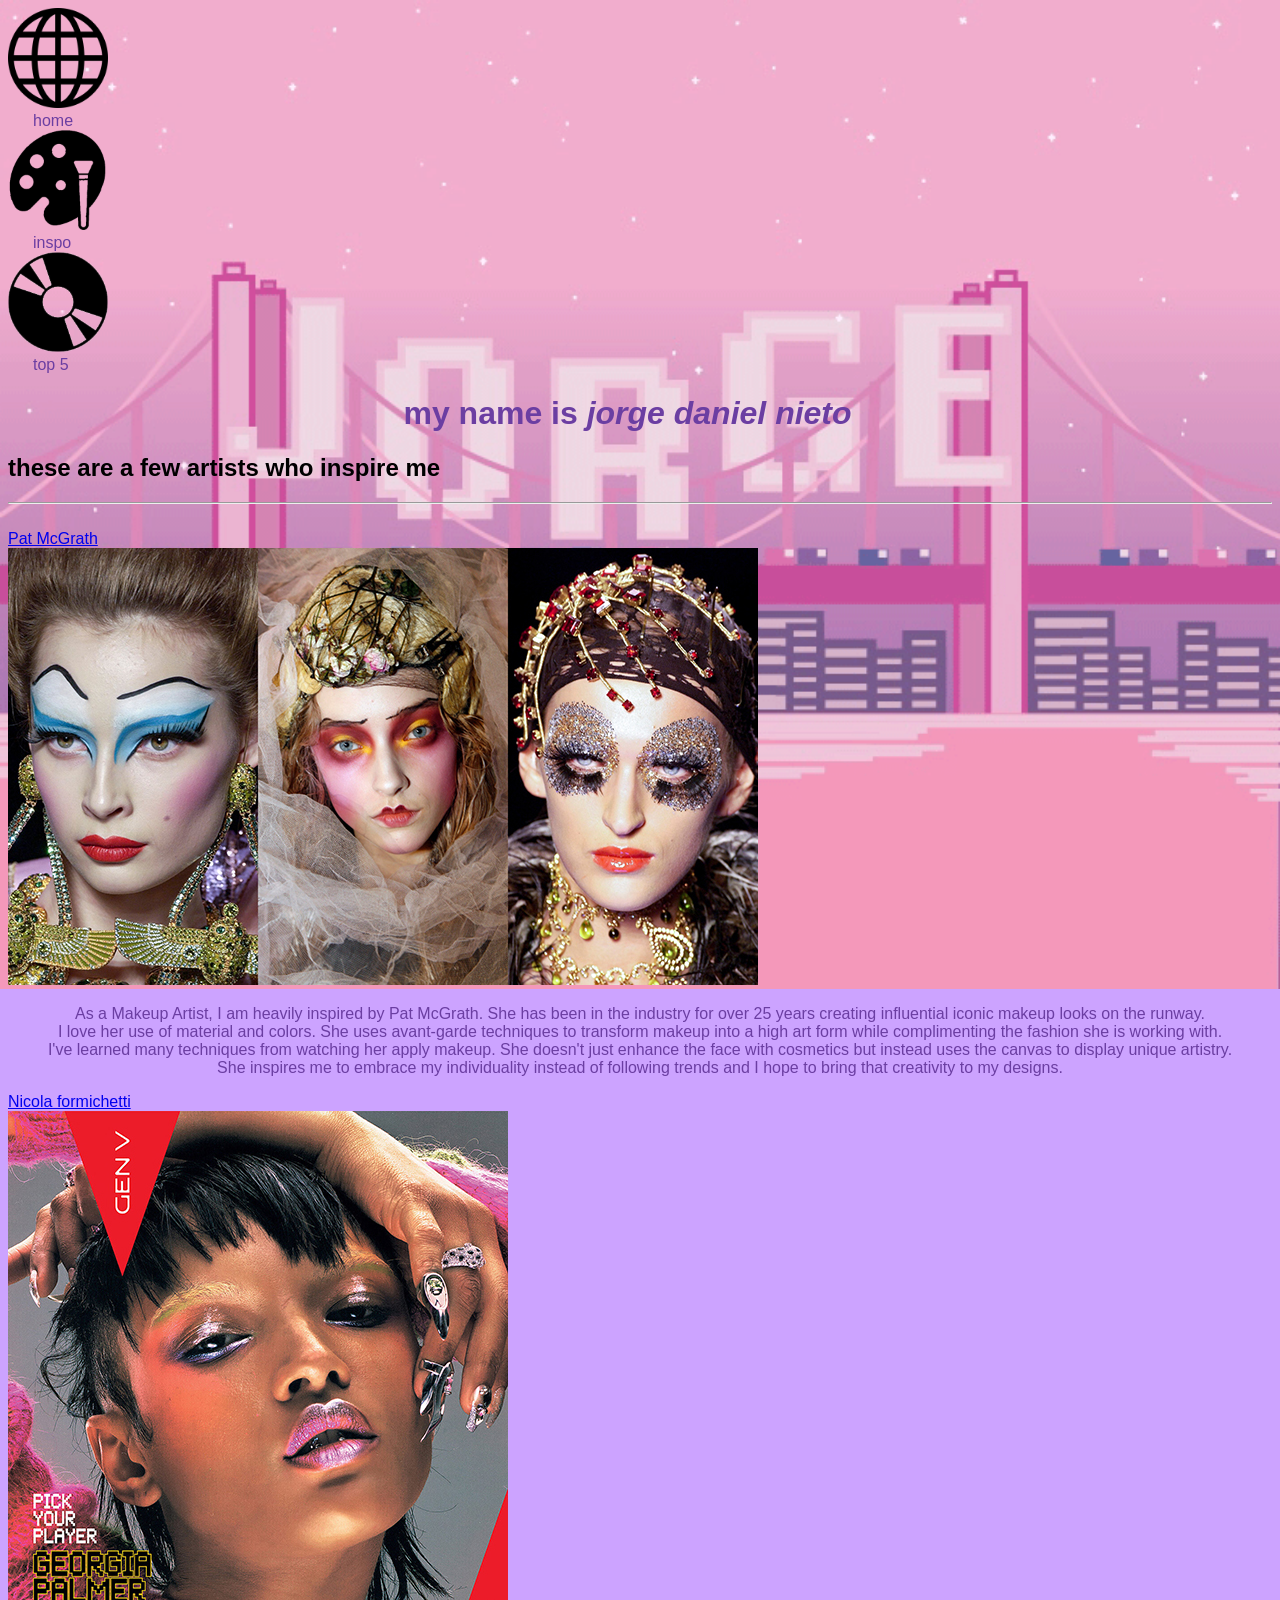
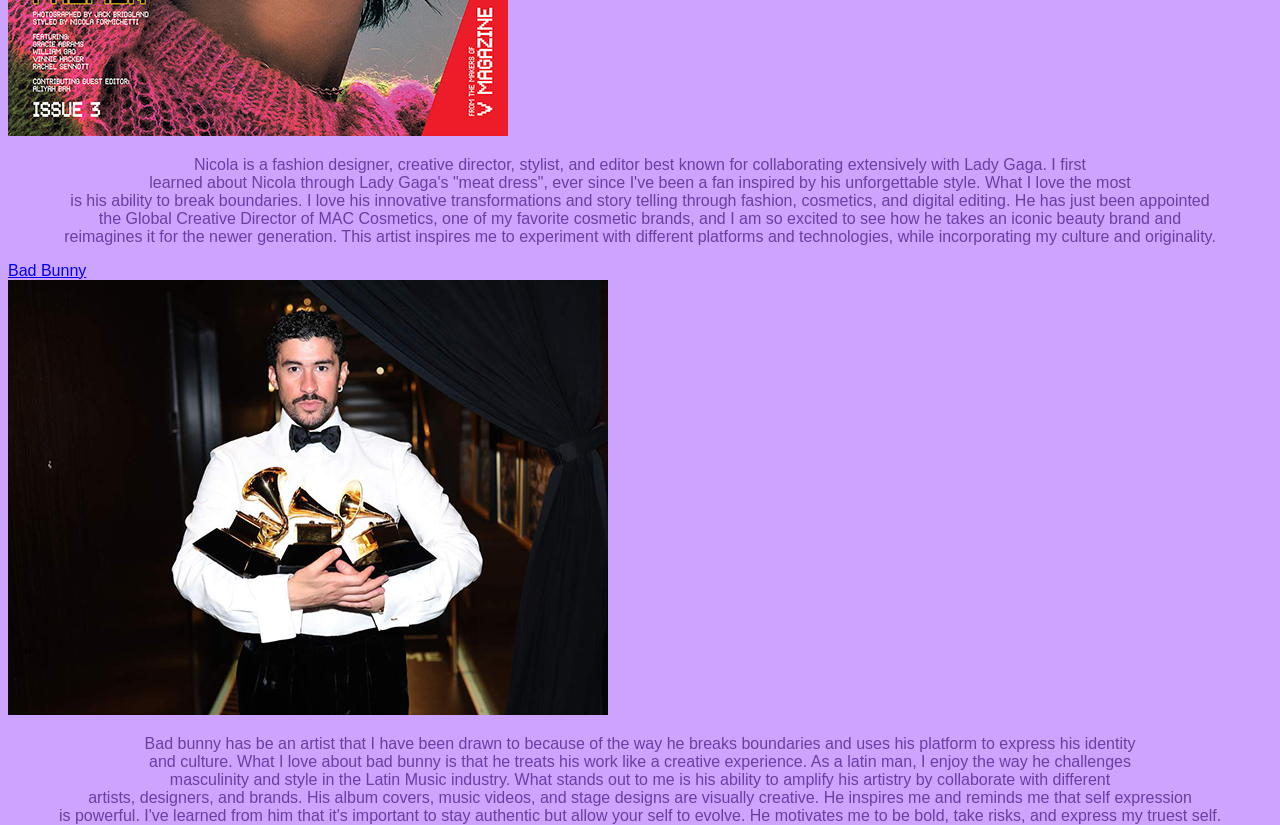
==== jorge_nieto_inspirationpage/inspo.html @ 6eac7f28 "update" ====
<!DOCTYPE html>
<html lang="en">
    <head>
        <meta charset="UTF-8">
        <title> artists that inspire me</title>

        <link rel="stylesheet"  href="../css/style.css">


    </head>

    <body>
        <header>

            <nav>
            <img src="../img/world.png" alt="black clip art world">
            <a href="../index.html"> home </a>

            <img src="../img/paint.png" alt="black clip art paint">
            <a href="../jorge_nieto_inspirationpage/inspo.html"> inspo </a>

            <img src="../img/cd.png" alt="black clip art cd">
            <a href="../jorge_nieto_topfivepage/topfive.html"> top 5 </a>
            </nav>

        </header>
        
        <h1> my name is <em> jorge daniel nieto</em></h1>
            <h2> these are a few artists who inspire me </h2>
            <hr> <br>
            <a href="https://www.instagram.com/patmcgrathreal/?hl=en">Pat McGrath</a>
            <br>
                <img src="img/Pat.jpg" alt="three models with avante garde graphic makeup for a fashion show">
                    <p>As a Makeup Artist, I am heavily inspired by Pat McGrath.
                        She has been in the industry for over 25 years creating influential iconic makeup looks on the runway. <br>
                        I love her use of material and colors. She uses avant-garde techniques to transform makeup into a high art form while complimenting the fashion she is working with. <br>
                        I've learned many techniques from watching her apply makeup. She doesn't just enhance the face with cosmetics but instead uses the canvas to display unique artistry. <br>
                        She inspires me to embrace my individuality instead of following trends and I hope to bring that creativity to my designs. </p>

            <a href="https://www.nicolaformichetti.com"> Nicola formichetti</a>
            <br>
                <img src="img/Nicola.jpg" alt="headshot of woman posing with hands above her head in magazine cover ">
                    <p> Nicola is a fashion designer, creative director, stylist, and editor best known for collaborating extensively with Lady Gaga. I first <br>
                        learned about Nicola through Lady Gaga's "meat dress", ever since I've been a fan inspired by his unforgettable style. What I love the most <br>
                        is his ability to break boundaries. I love his innovative transformations and story telling through fashion, cosmetics, and digital editing. He has just been appointed <br>
                        the Global Creative Director of MAC Cosmetics, one of my favorite cosmetic brands, and I am so excited to see how he takes an iconic beauty brand and <br> 
                        reimagines it for the newer generation. This artist inspires me to experiment with different platforms and technologies, while incorporating my culture and originality. </p>

            <a href="https://www.instagram.com/badbunnypr/?hl=en">Bad Bunny</a>
            <br>
                <img src="img/Bunny.jpg" alt="musical artist bad bunny holding three grammy awards in profesional atire">
                    <p> Bad bunny has be an artist that I have been drawn to because of the way he breaks boundaries and uses his platform to express his identity <br>
                        and culture. What I love about bad bunny is that he treats his work like a creative experience. As a latin man, I enjoy the way he challenges <br>
                        masculinity and style in the Latin Music industry. What stands out to me is his ability to amplify his artistry by collaborate with different <br> 
                        artists, designers, and brands. His album covers, music videos, and stage designs are visually creative. He inspires me and reminds me that self expression <br>
                        is powerful. I've learned from him that it's important to stay authentic but allow your self to evolve. He motivates me to be bold, take risks, and express my truest self. </p>
    </body>
</html>
---- css/style.css ----
body {
  font-family: "Pixelify Sans", sans-serif;
  height: 100dvh;
  background-color: #cca3ff;
  background-image: url(../img/JWallpaper.gif);
  background-size: 100%;
  background-repeat: no-repeat;
}

nav a {
  font-family: "Pixelify Sans", sans-serif;
  color: #6b3ea2;
  display: flex;
  flex-direction: column;
  text-decoration: none;
  padding-left: 25px;
}

nav img {
  height: 100px;
  width: 100px;
}

h1 {
  font-family: "Pixelify Sans", sans-serif;
  color: #6b3ea2;
  text-align: center;
  padding-right: 25px;
}

#selfie {
  display: block;
  margin: 0 auto;
}

p {
  font-family: "Pixelify Sans", sans-serif;
  color: #6b3ea2;
  text-align: center;
  padding: auto;
}
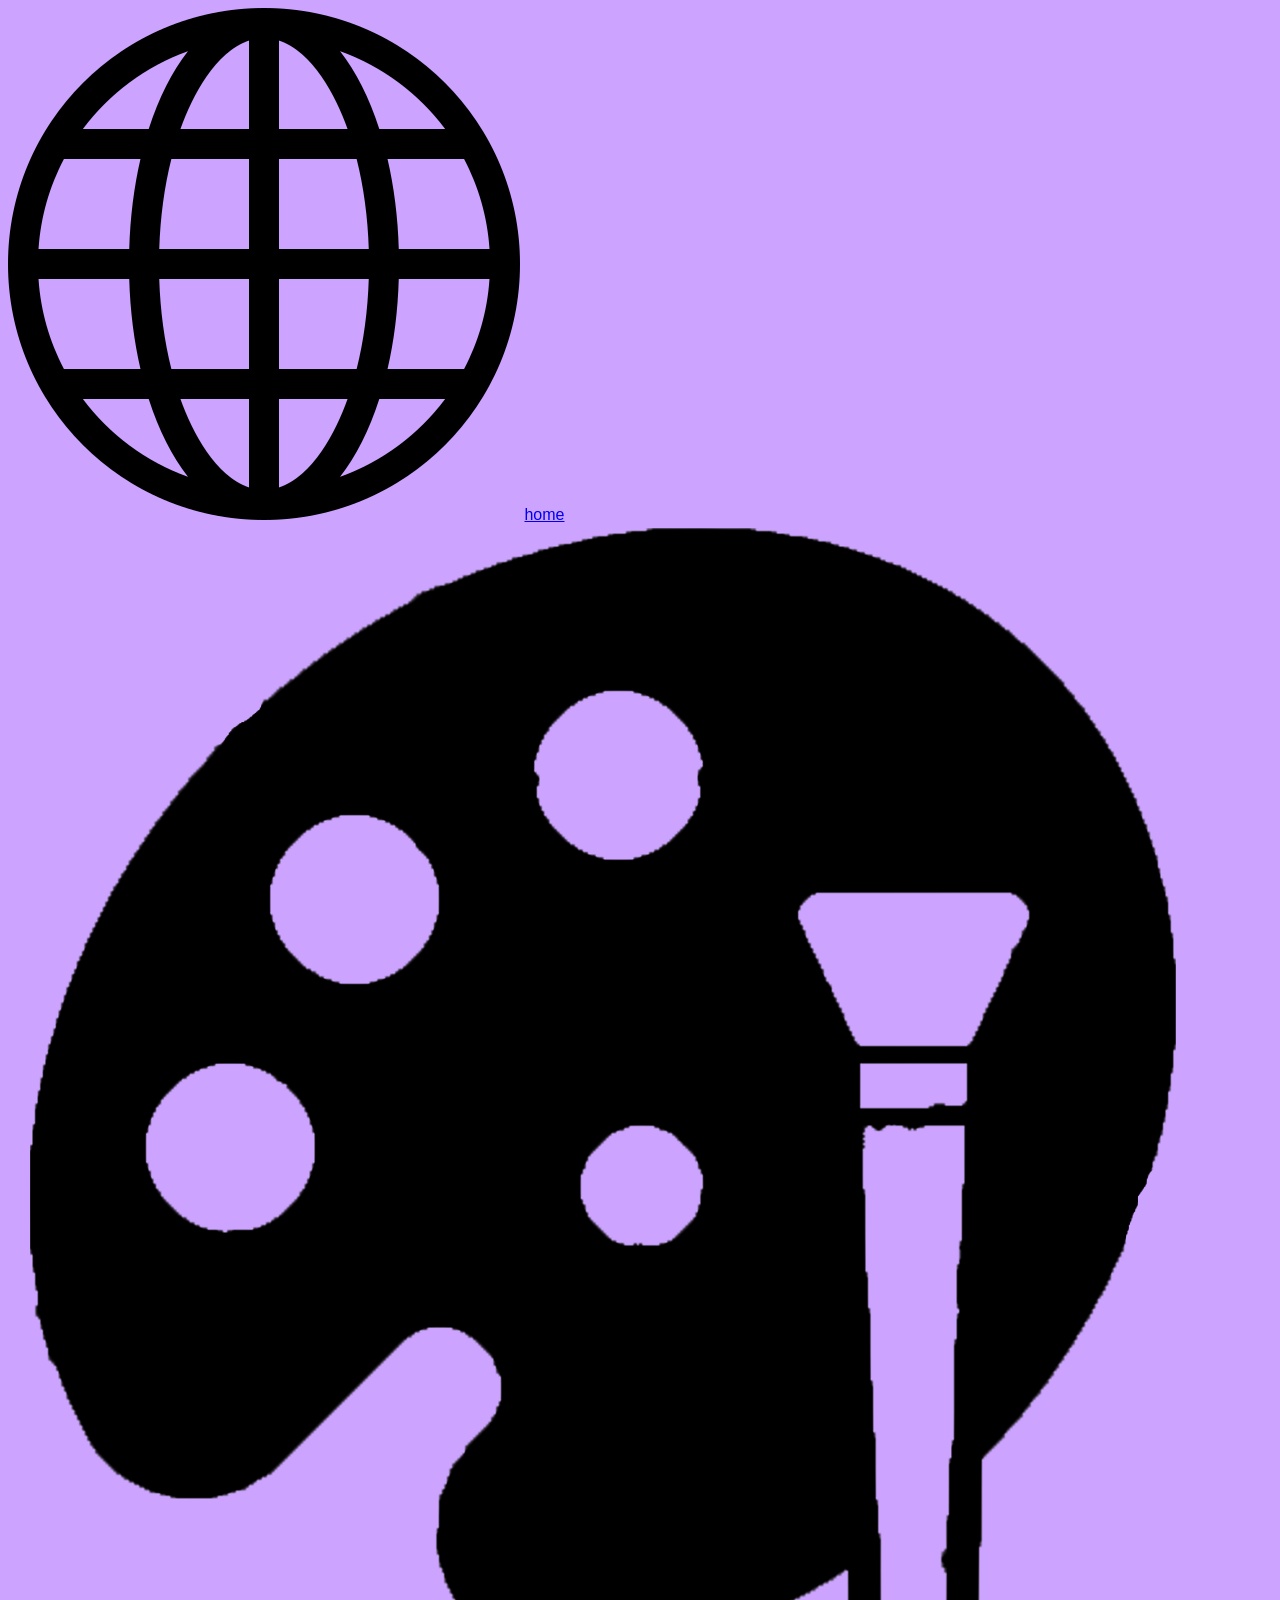
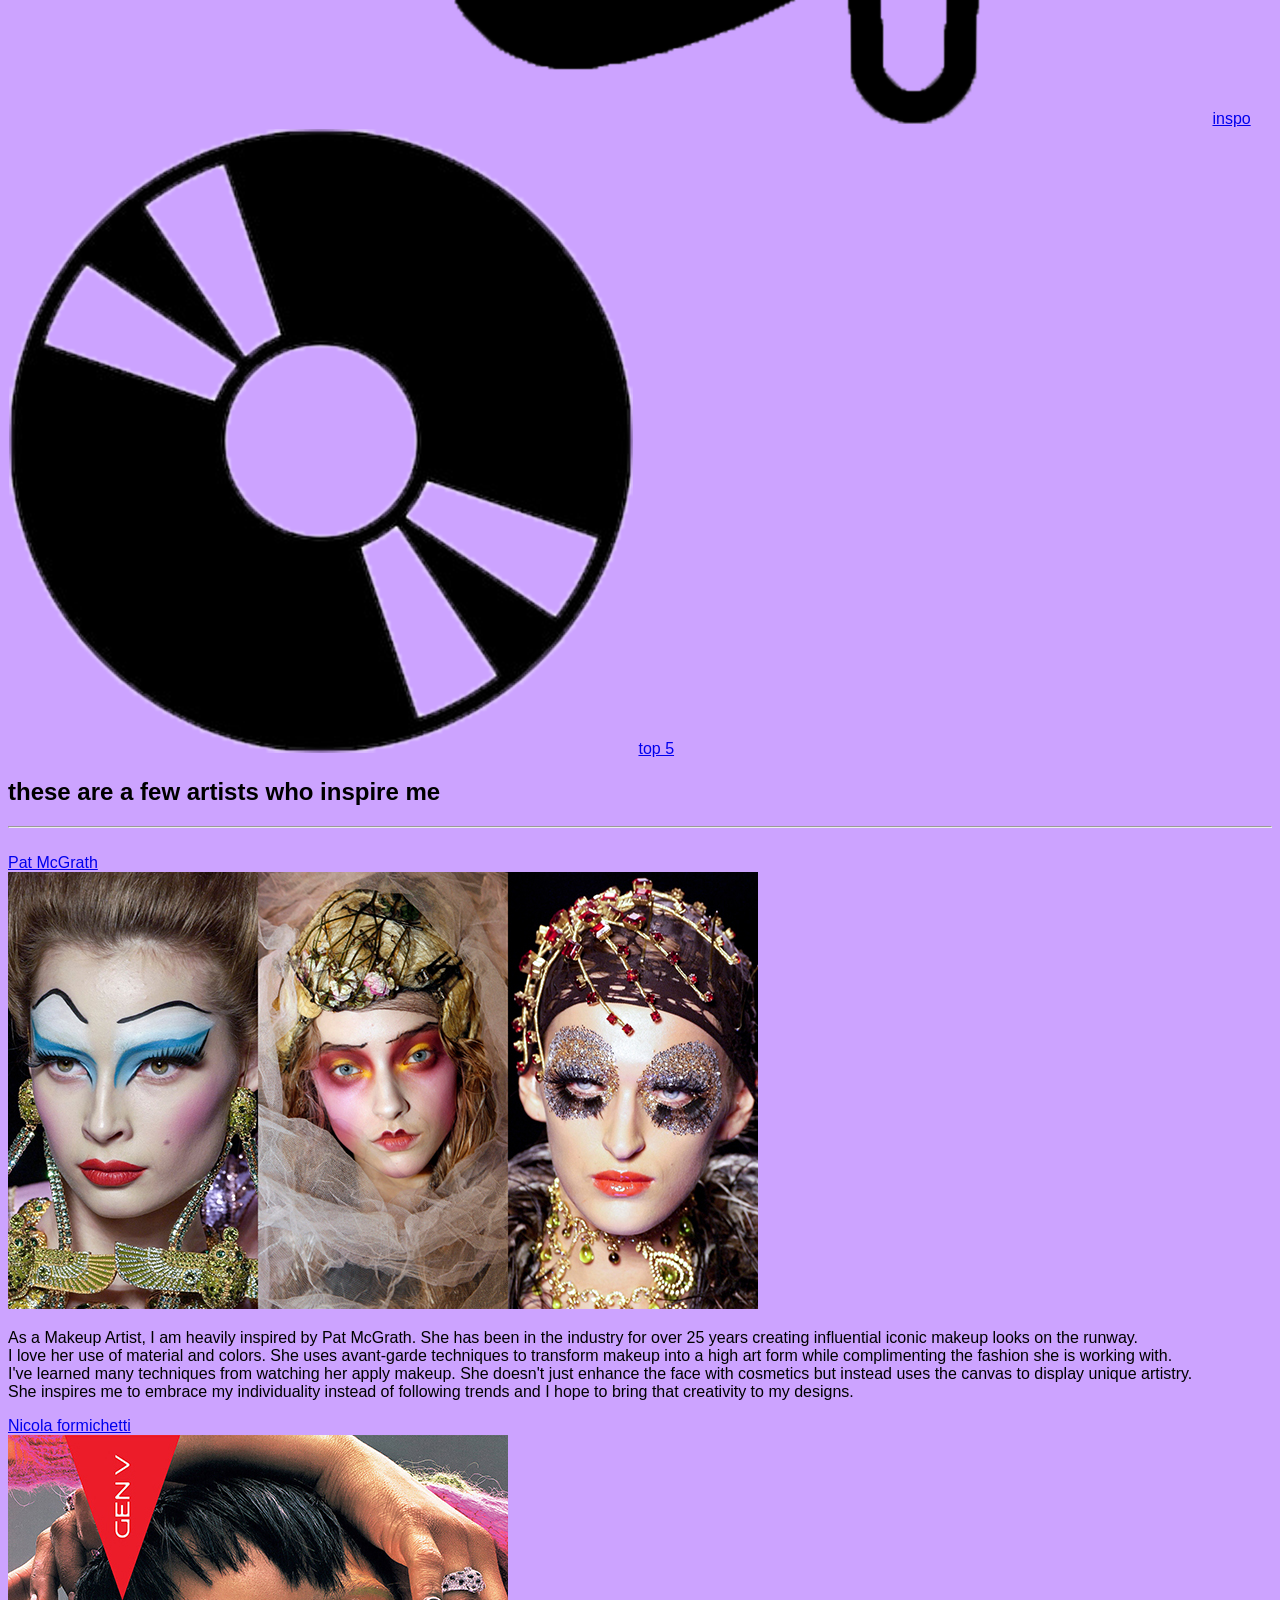
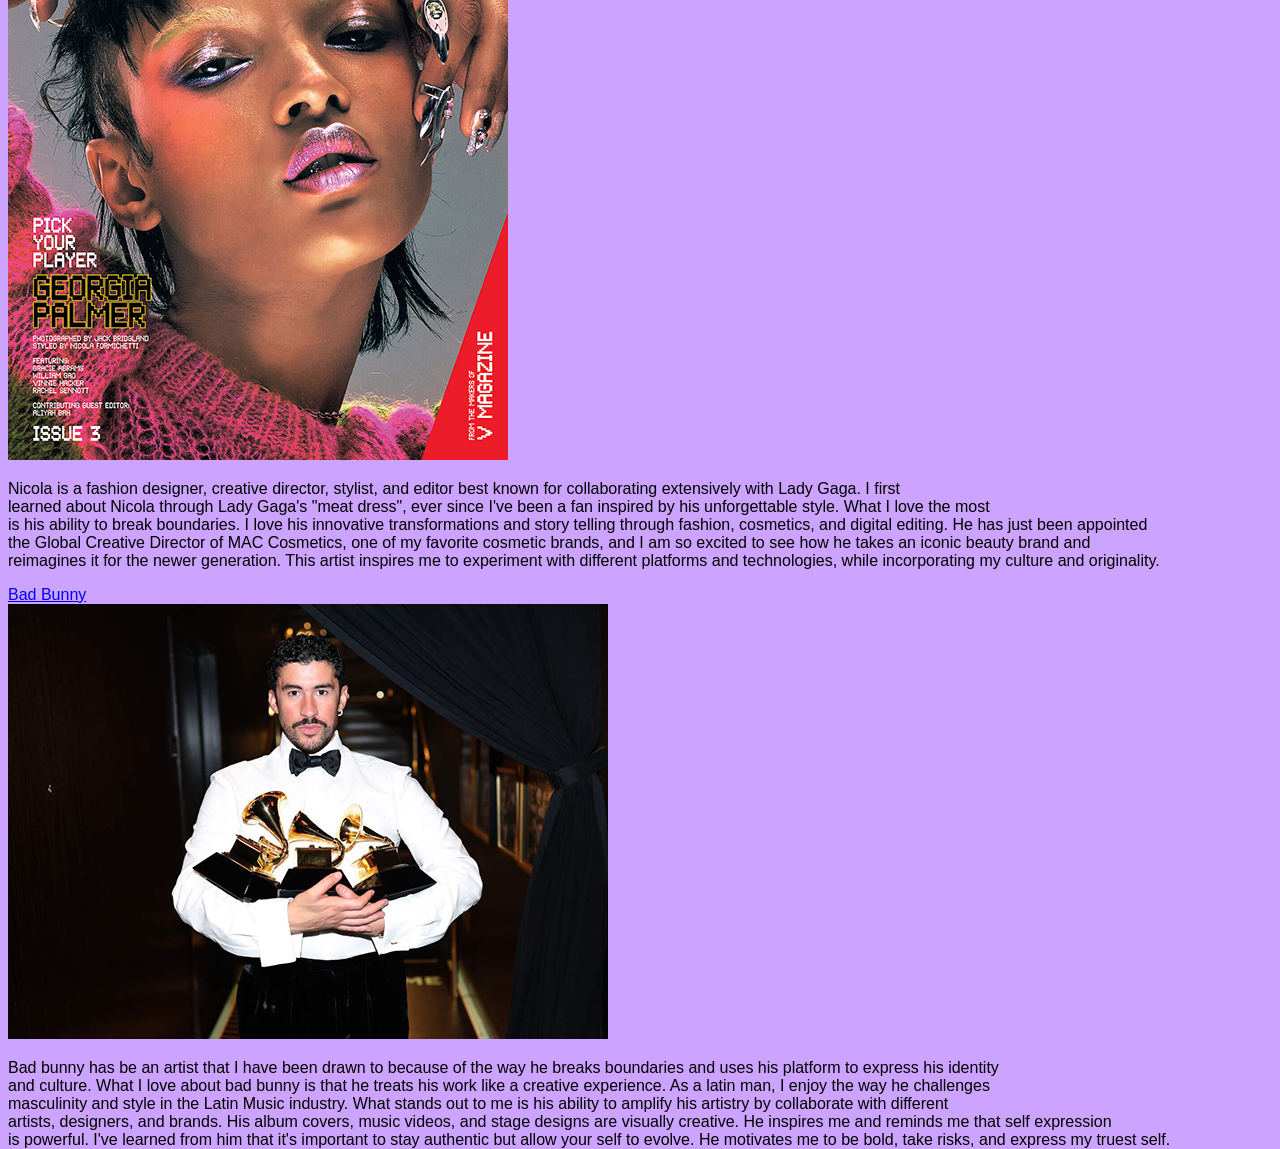
==== commit c14f9960: "changes" ====
--- a/jorge_nieto_inspirationpage/inspo.html
+++ b/jorge_nieto_inspirationpage/inspo.html
@@ -4,7 +4,7 @@
         <meta charset="UTF-8">
         <title> artists that inspire me</title>
 
-        <link rel="stylesheet"  href="../css/style.css">
+        <link rel="stylesheet"  href="css/style.css">
 
 
     </head>
@@ -25,7 +25,7 @@
 
         </header>
         
-        <h1> my name is <em> jorge daniel nieto</em></h1>
+    
             <h2> these are a few artists who inspire me </h2>
             <hr> <br>
             <a href="https://www.instagram.com/patmcgrathreal/?hl=en">Pat McGrath</a>
--- a/jorge_nieto_inspirationpage/css/style.css
+++ b/jorge_nieto_inspirationpage/css/style.css
@@ -0,0 +1,43 @@
+
+body {
+  font-family: "Pixelify Sans", sans-serif;
+  height: 100dvh;
+  background-color: #cca3ff;
+  /*background-image: url(../img/wallpaper.gif);
+  background-size: 100%;
+  background-repeat: no-repeat;
+}
+
+nav a {
+  font-family: "Pixelify Sans", sans-serif;
+  color: #6b3ea2;
+  display: flex;
+  flex-direction: column;
+  text-decoration: none;
+  padding-left: 25px;
+}
+
+nav img {
+  height: 100px;
+  width: 100px;
+}
+
+h1 {
+  font-family: "Pixelify Sans", sans-serif;
+  color: #6b3ea2;
+  text-align: center;
+  padding-right: 25px;
+}
+
+#selfie {
+  display: block;
+  margin: 0 auto;
+}
+
+p {
+  font-family: "Pixelify Sans", sans-serif;
+  color: #6b3ea2;
+  text-align: center;
+  padding: auto;
+}
+
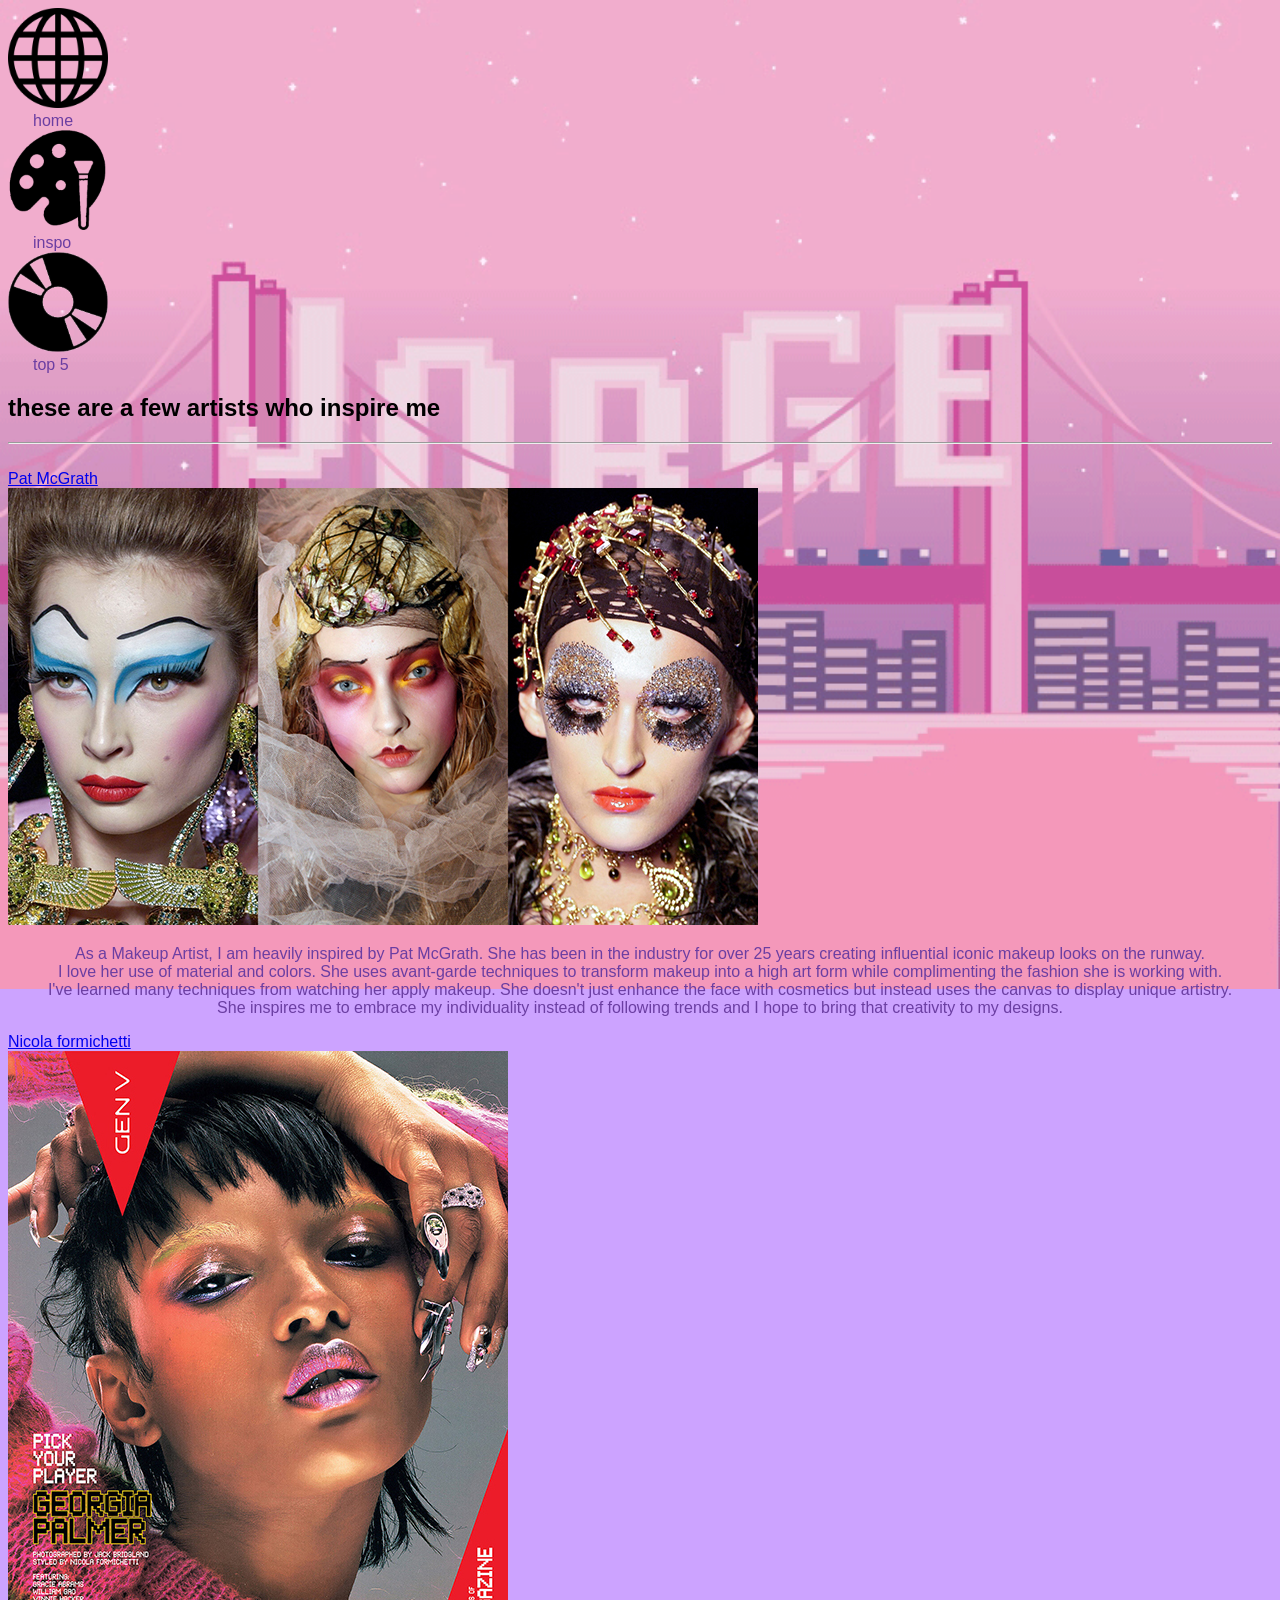
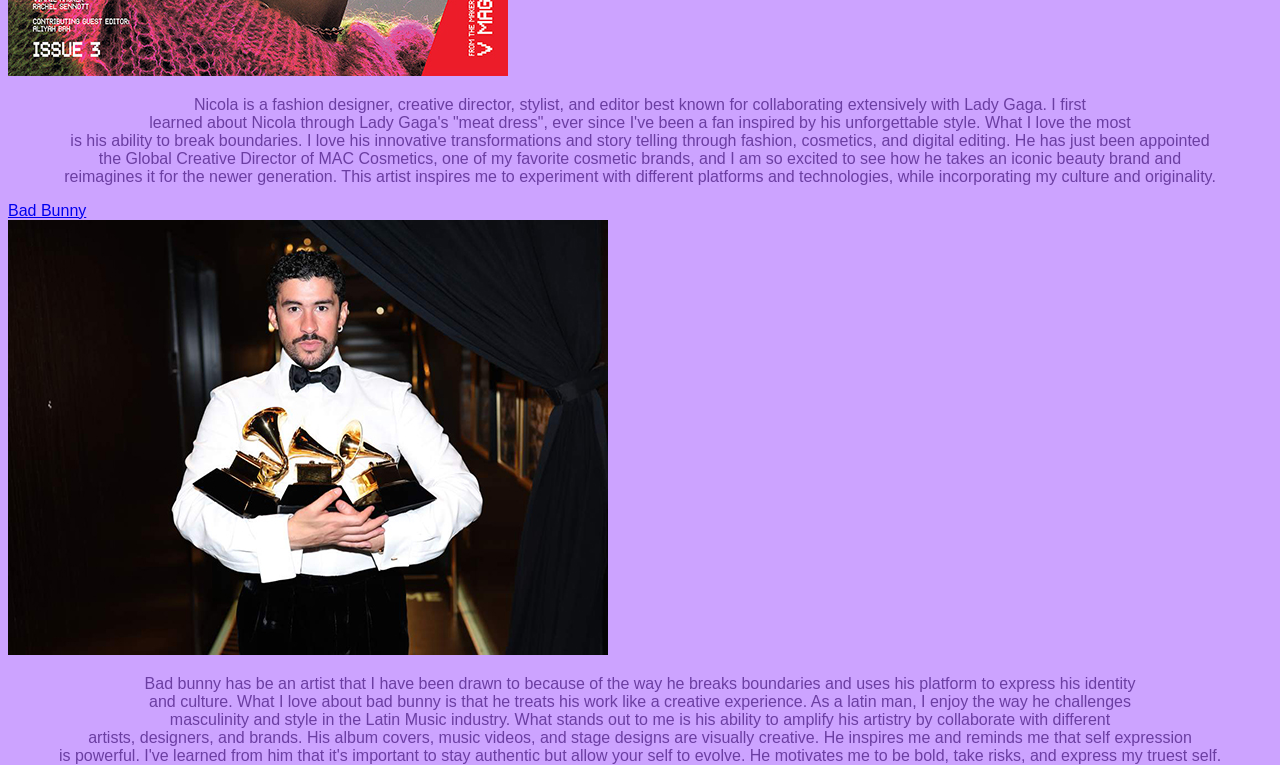
==== commit 899d6c9b: "yes" ====
--- a/jorge_nieto_inspirationpage/inspo.html
+++ b/jorge_nieto_inspirationpage/inspo.html
@@ -4,7 +4,7 @@
         <meta charset="UTF-8">
         <title> artists that inspire me</title>
 
-        <link rel="stylesheet"  href="css/style.css">
+        <link rel="stylesheet"  href="../css/style.css">
 
 
     </head>
--- a/css/style.css
+++ b/css/style.css
@@ -0,0 +1,43 @@
+
+body {
+  font-family: "Pixelify Sans", sans-serif;
+  height: 100dvh;
+  background-color: #cca3ff;
+  background-image: url(../img/JWallpaper.gif);
+  background-size: 100%;
+  background-repeat: no-repeat;
+}
+
+nav a {
+  font-family: "Pixelify Sans", sans-serif;
+  color: #6b3ea2;
+  display: flex;
+  flex-direction: column;
+  text-decoration: none;
+  padding-left: 25px;
+}
+
+nav img {
+  height: 100px;
+  width: 100px;
+}
+
+h1 {
+  font-family: "Pixelify Sans", sans-serif;
+  color: #6b3ea2;
+  text-align: center;
+  padding-right: 25px;
+}
+
+#selfie {
+  display: block;
+  margin: 0 auto;
+}
+
+p {
+  font-family: "Pixelify Sans", sans-serif;
+  color: #6b3ea2;
+  text-align: center;
+  padding: auto;
+}
+
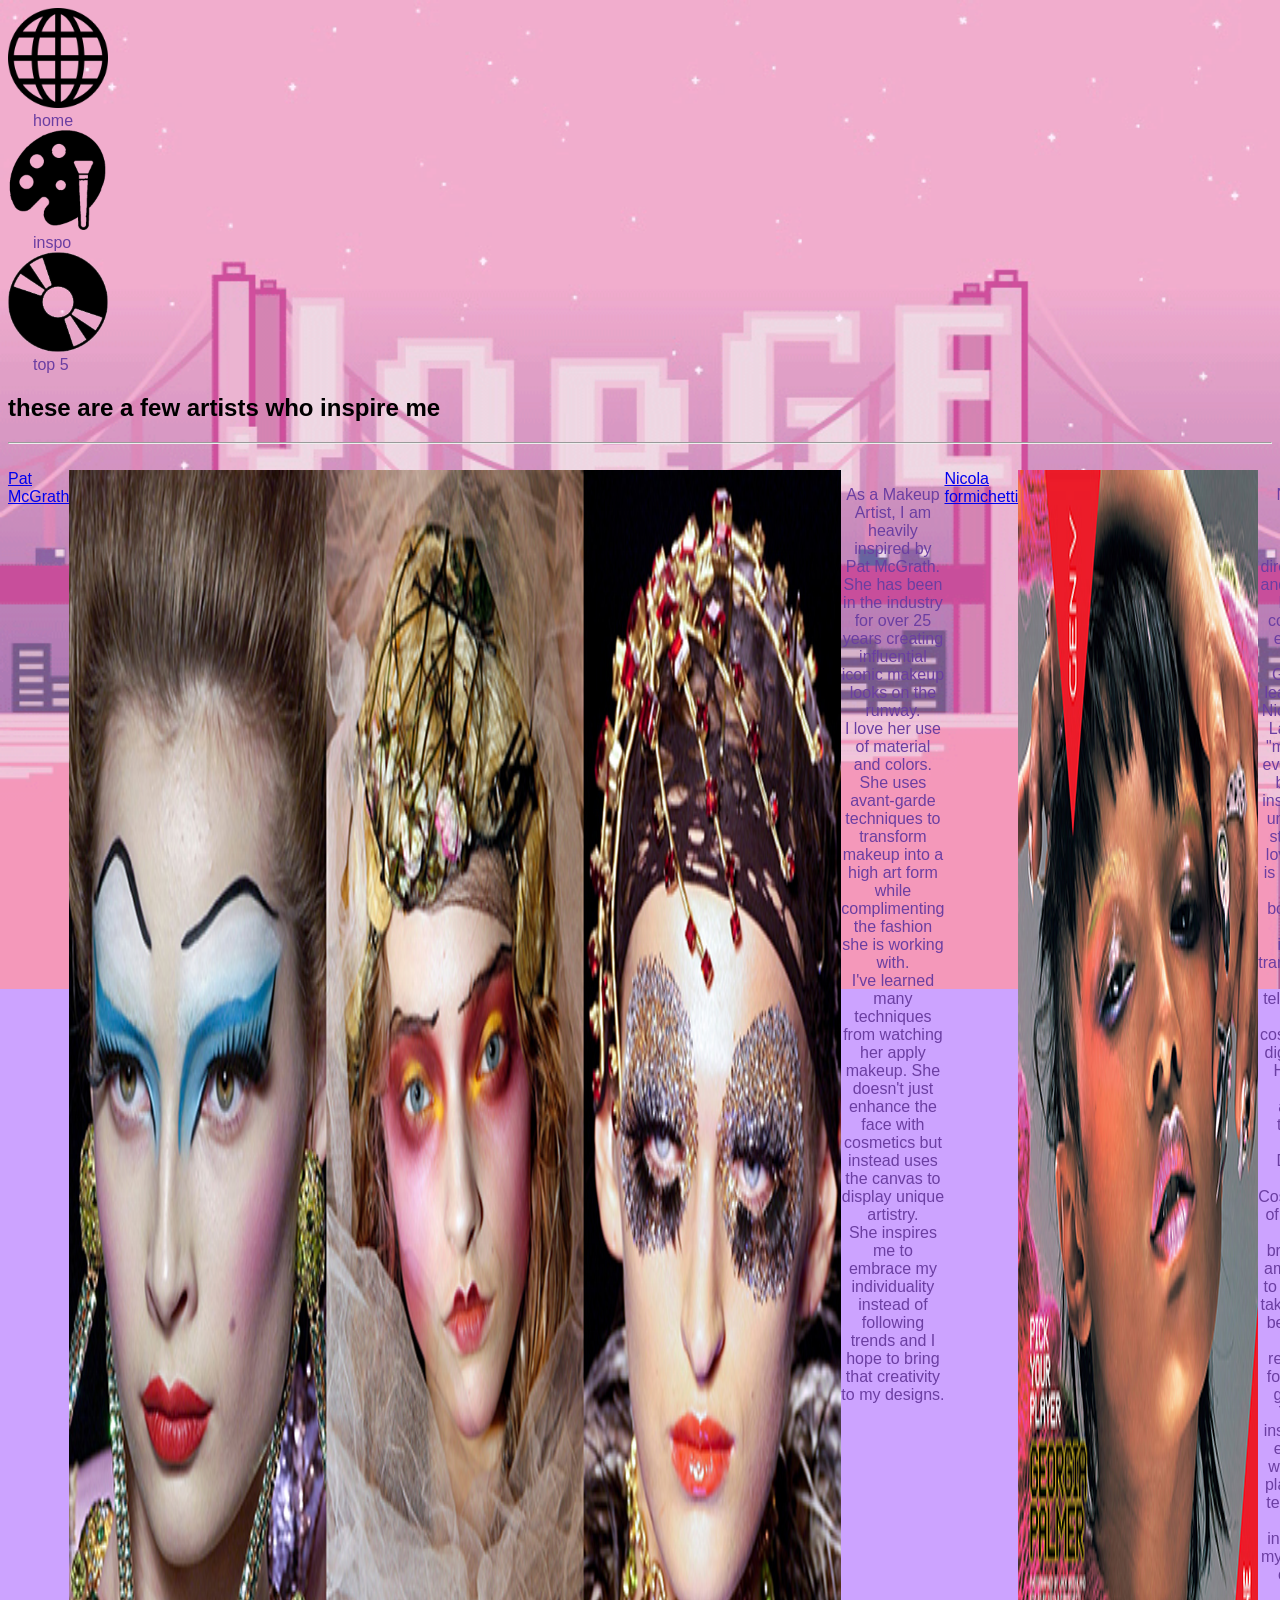
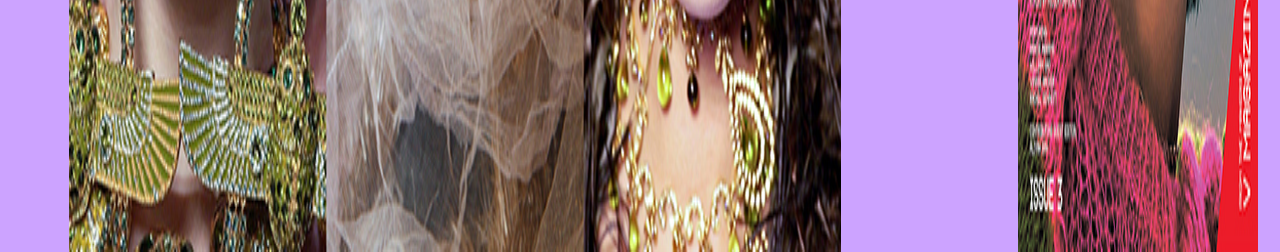
==== commit 9a098941: "update" ====
--- a/jorge_nieto_inspirationpage/inspo.html
+++ b/jorge_nieto_inspirationpage/inspo.html
@@ -4,7 +4,7 @@
         <meta charset="UTF-8">
         <title> artists that inspire me</title>
 
-        <link rel="stylesheet"  href="../css/style.css">
+        <link rel="stylesheet"  href="css/inspostyle.css">
 
 
     </head>
@@ -28,9 +28,10 @@
     
             <h2> these are a few artists who inspire me </h2>
             <hr> <br>
+            <div class="inspo-artists">
             <a href="https://www.instagram.com/patmcgrathreal/?hl=en">Pat McGrath</a>
             <br>
-                <img src="img/Pat.jpg" alt="three models with avante garde graphic makeup for a fashion show">
+                <img src="img/Pat.jpg" alt="three models with avante garde graphic makeup for a fashion show"> <br>
                     <p>As a Makeup Artist, I am heavily inspired by Pat McGrath.
                         She has been in the industry for over 25 years creating influential iconic makeup looks on the runway. <br>
                         I love her use of material and colors. She uses avant-garde techniques to transform makeup into a high art form while complimenting the fashion she is working with. <br>
@@ -54,5 +55,6 @@
                         masculinity and style in the Latin Music industry. What stands out to me is his ability to amplify his artistry by collaborate with different <br> 
                         artists, designers, and brands. His album covers, music videos, and stage designs are visually creative. He inspires me and reminds me that self expression <br>
                         is powerful. I've learned from him that it's important to stay authentic but allow your self to evolve. He motivates me to be bold, take risks, and express my truest self. </p>
-    </body>
+            </div>
+                    </body>
 </html>
--- a/jorge_nieto_inspirationpage/css/inspostyle.css
+++ b/jorge_nieto_inspirationpage/css/inspostyle.css
@@ -0,0 +1,44 @@
+
+body {
+  font-family: "Pixelify Sans", sans-serif;
+  height: 100dvh;
+  background-color: #cca3ff;
+  background-image: url(../img/wallpaper.gif);
+  background-size: 100%;
+  background-repeat: no-repeat;
+}
+
+nav a {
+  font-family: "Pixelify Sans", sans-serif;
+  color: #6b3ea2;
+  display: flex;
+  flex-direction: column;
+  text-decoration: none;
+  padding-left: 25px;
+}
+
+nav img {
+  height: 100px;
+  width: 100px;
+}
+
+.inspo-artists {
+  display: flex;
+  flex-direction: row;
+}
+
+h1 {
+  font-family: "Pixelify Sans", sans-serif;
+  color: #6b3ea2;
+  text-align: center;
+  padding-right: 25px;
+}
+
+
+p {
+  font-family: "Pixelify Sans", sans-serif;
+  color: #6b3ea2;
+  text-align: center;
+  padding: auto;
+}
+
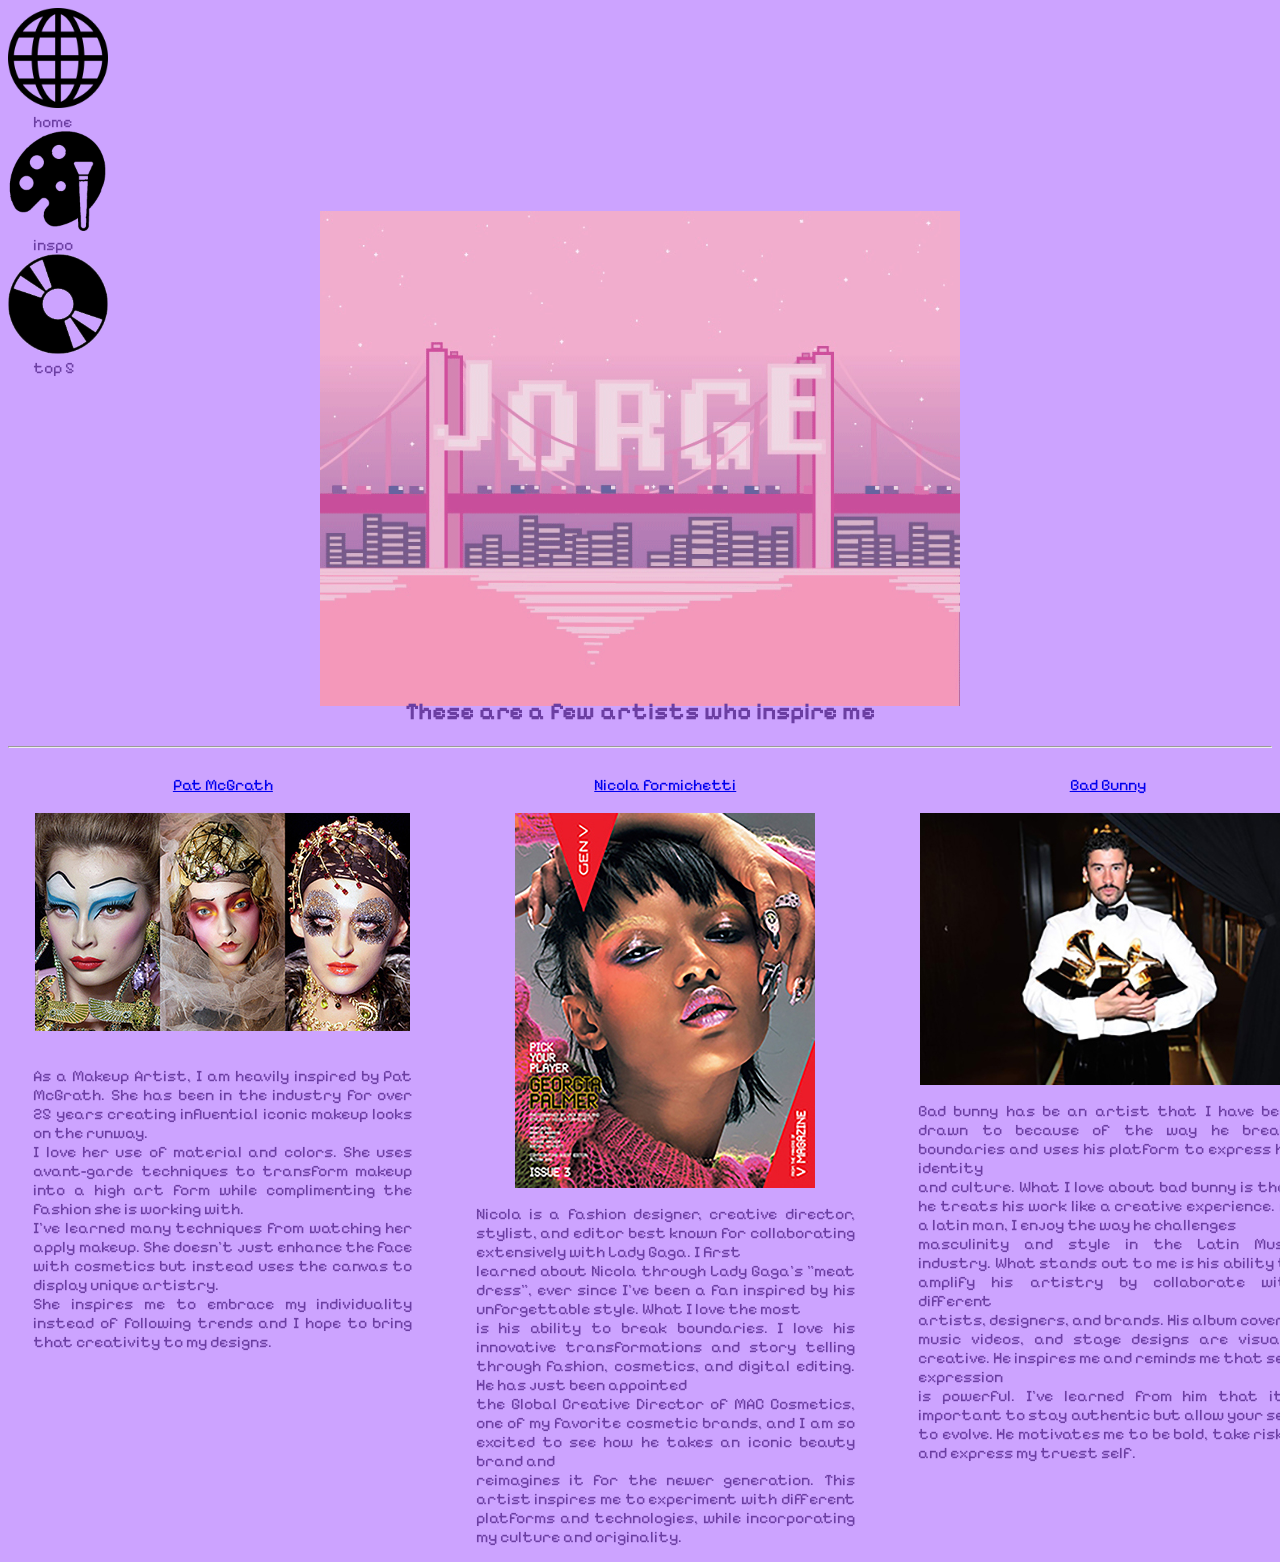
==== commit 97f71bb2: "update" ====
--- a/jorge_nieto_inspirationpage/inspo.html
+++ b/jorge_nieto_inspirationpage/inspo.html
@@ -6,6 +6,9 @@
 
         <link rel="stylesheet"  href="css/inspostyle.css">
 
+        <link rel="preconnect" href="https://fonts.googleapis.com">
+        <link rel="preconnect" href="https://fonts.gstatic.com" crossorigin>
+        <link href="https://fonts.googleapis.com/css2?family=Pixelify+Sans:wght@400..700&display=swap" rel="stylesheet">
 
     </head>
 
@@ -24,11 +27,14 @@
             </nav>
 
         </header>
-        
-    
-            <h2> these are a few artists who inspire me </h2>
+
+        <div id="inspo">
+            <h2> These are a few artists who inspire me </h2>
             <hr> <br>
-            <div class="inspo-artists">
+        </div>
+
+        <section>
+            <article>
             <a href="https://www.instagram.com/patmcgrathreal/?hl=en">Pat McGrath</a>
             <br>
                 <img src="img/Pat.jpg" alt="three models with avante garde graphic makeup for a fashion show"> <br>
@@ -37,7 +43,9 @@
                         I love her use of material and colors. She uses avant-garde techniques to transform makeup into a high art form while complimenting the fashion she is working with. <br>
                         I've learned many techniques from watching her apply makeup. She doesn't just enhance the face with cosmetics but instead uses the canvas to display unique artistry. <br>
                         She inspires me to embrace my individuality instead of following trends and I hope to bring that creativity to my designs. </p>
+            </article>
 
+            <article>
             <a href="https://www.nicolaformichetti.com"> Nicola formichetti</a>
             <br>
                 <img src="img/Nicola.jpg" alt="headshot of woman posing with hands above her head in magazine cover ">
@@ -46,7 +54,9 @@
                         is his ability to break boundaries. I love his innovative transformations and story telling through fashion, cosmetics, and digital editing. He has just been appointed <br>
                         the Global Creative Director of MAC Cosmetics, one of my favorite cosmetic brands, and I am so excited to see how he takes an iconic beauty brand and <br> 
                         reimagines it for the newer generation. This artist inspires me to experiment with different platforms and technologies, while incorporating my culture and originality. </p>
+            </article>
 
+            <article>
             <a href="https://www.instagram.com/badbunnypr/?hl=en">Bad Bunny</a>
             <br>
                 <img src="img/Bunny.jpg" alt="musical artist bad bunny holding three grammy awards in profesional atire">
@@ -55,6 +65,9 @@
                         masculinity and style in the Latin Music industry. What stands out to me is his ability to amplify his artistry by collaborate with different <br> 
                         artists, designers, and brands. His album covers, music videos, and stage designs are visually creative. He inspires me and reminds me that self expression <br>
                         is powerful. I've learned from him that it's important to stay authentic but allow your self to evolve. He motivates me to be bold, take risks, and express my truest self. </p>
-            </div>
+            </article>
+       
+        </section>
+
                     </body>
 </html>
--- a/jorge_nieto_inspirationpage/css/inspostyle.css
+++ b/jorge_nieto_inspirationpage/css/inspostyle.css
@@ -4,7 +4,8 @@
   height: 100dvh;
   background-color: #cca3ff;
   background-image: url(../img/wallpaper.gif);
-  background-size: 100%;
+  background-position: center;
+  background-size: 50%;
   background-repeat: no-repeat;
 }
 
@@ -22,23 +23,35 @@
   width: 100px;
 }
 
-.inspo-artists {
+#inspo {
+  padding-top: 300px;
+  text-align: center;
+  font-family: "Pixelify Sans", sans-serif;
+  color: #6b3ea2;
+}
+
+section {
   display: flex;
   flex-direction: row;
+  flex-wrap: wrap;
+  justify-content: space-between;
+  width: 100%;
+  margin-left: 2%;
+  margin-right: 2%;
 }
 
-h1 {
-  font-family: "Pixelify Sans", sans-serif;
-  color: #6b3ea2;
-  text-align: center;
-  padding-right: 25px;
+article {
+  display: flex;
+  flex-direction: column;
+  align-items: center;
+  width: 30%;
 }
-
 
 p {
   font-family: "Pixelify Sans", sans-serif;
   color: #6b3ea2;
-  text-align: center;
+  text-align: justify;
+  text-justify: inter-word;
   padding: auto;
 }
 
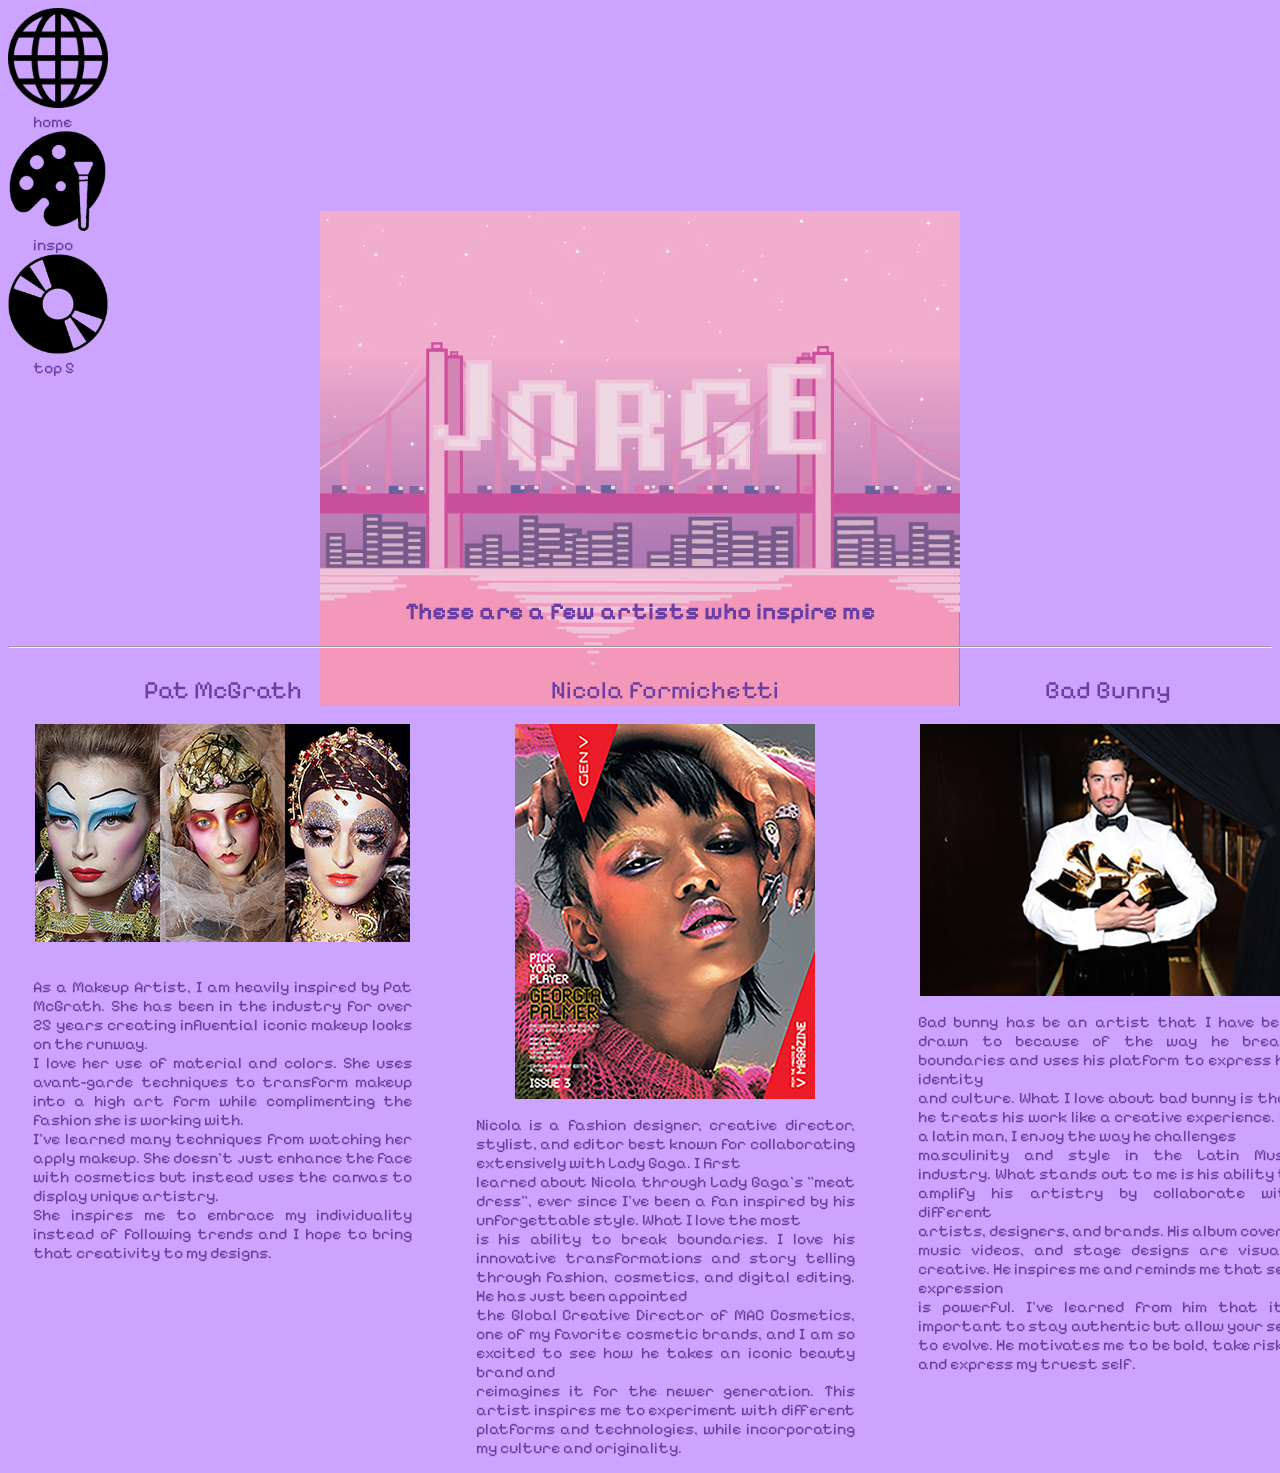
==== commit 44b48dd8: "yes" ====
--- a/jorge_nieto_inspirationpage/inspo.html
+++ b/jorge_nieto_inspirationpage/inspo.html
@@ -35,7 +35,7 @@
 
         <section>
             <article>
-            <a href="https://www.instagram.com/patmcgrathreal/?hl=en">Pat McGrath</a>
+            <a class="pat" href="https://www.instagram.com/patmcgrathreal/?hl=en">Pat McGrath</a>
             <br>
                 <img src="img/Pat.jpg" alt="three models with avante garde graphic makeup for a fashion show"> <br>
                     <p>As a Makeup Artist, I am heavily inspired by Pat McGrath.
@@ -46,7 +46,7 @@
             </article>
 
             <article>
-            <a href="https://www.nicolaformichetti.com"> Nicola formichetti</a>
+            <a class="nic" href="https://www.nicolaformichetti.com"> Nicola formichetti</a>
             <br>
                 <img src="img/Nicola.jpg" alt="headshot of woman posing with hands above her head in magazine cover ">
                     <p> Nicola is a fashion designer, creative director, stylist, and editor best known for collaborating extensively with Lady Gaga. I first <br>
@@ -57,7 +57,7 @@
             </article>
 
             <article>
-            <a href="https://www.instagram.com/badbunnypr/?hl=en">Bad Bunny</a>
+            <a class="bad" href="https://www.instagram.com/badbunnypr/?hl=en">Bad Bunny</a>
             <br>
                 <img src="img/Bunny.jpg" alt="musical artist bad bunny holding three grammy awards in profesional atire">
                     <p> Bad bunny has be an artist that I have been drawn to because of the way he breaks boundaries and uses his platform to express his identity <br>
--- a/jorge_nieto_inspirationpage/css/inspostyle.css
+++ b/jorge_nieto_inspirationpage/css/inspostyle.css
@@ -24,7 +24,7 @@
 }
 
 #inspo {
-  padding-top: 300px;
+  padding-top: 200px;
   text-align: center;
   font-family: "Pixelify Sans", sans-serif;
   color: #6b3ea2;
@@ -45,6 +45,29 @@
   flex-direction: column;
   align-items: center;
   width: 30%;
+  padding 15px;
+
+}
+
+.pat {
+  font-family: "Pixelify Sans", sans-serif;
+  color: #6b3ea2;
+  font-size: 25px;
+  text-decoration: none;
+}
+
+.nic {
+  font-family: "Pixelify Sans", sans-serif;
+  color: #6b3ea2;
+  font-size: 25px;
+  text-decoration: none;
+}
+
+.bad {
+  font-family: "Pixelify Sans", sans-serif;
+  color: #6b3ea2;
+  font-size: 25px;
+  text-decoration: none;
 }
 
 p {
@@ -55,3 +78,6 @@
   padding: auto;
 }
 
+hr {
+  color: #6b3ea2;
+}
